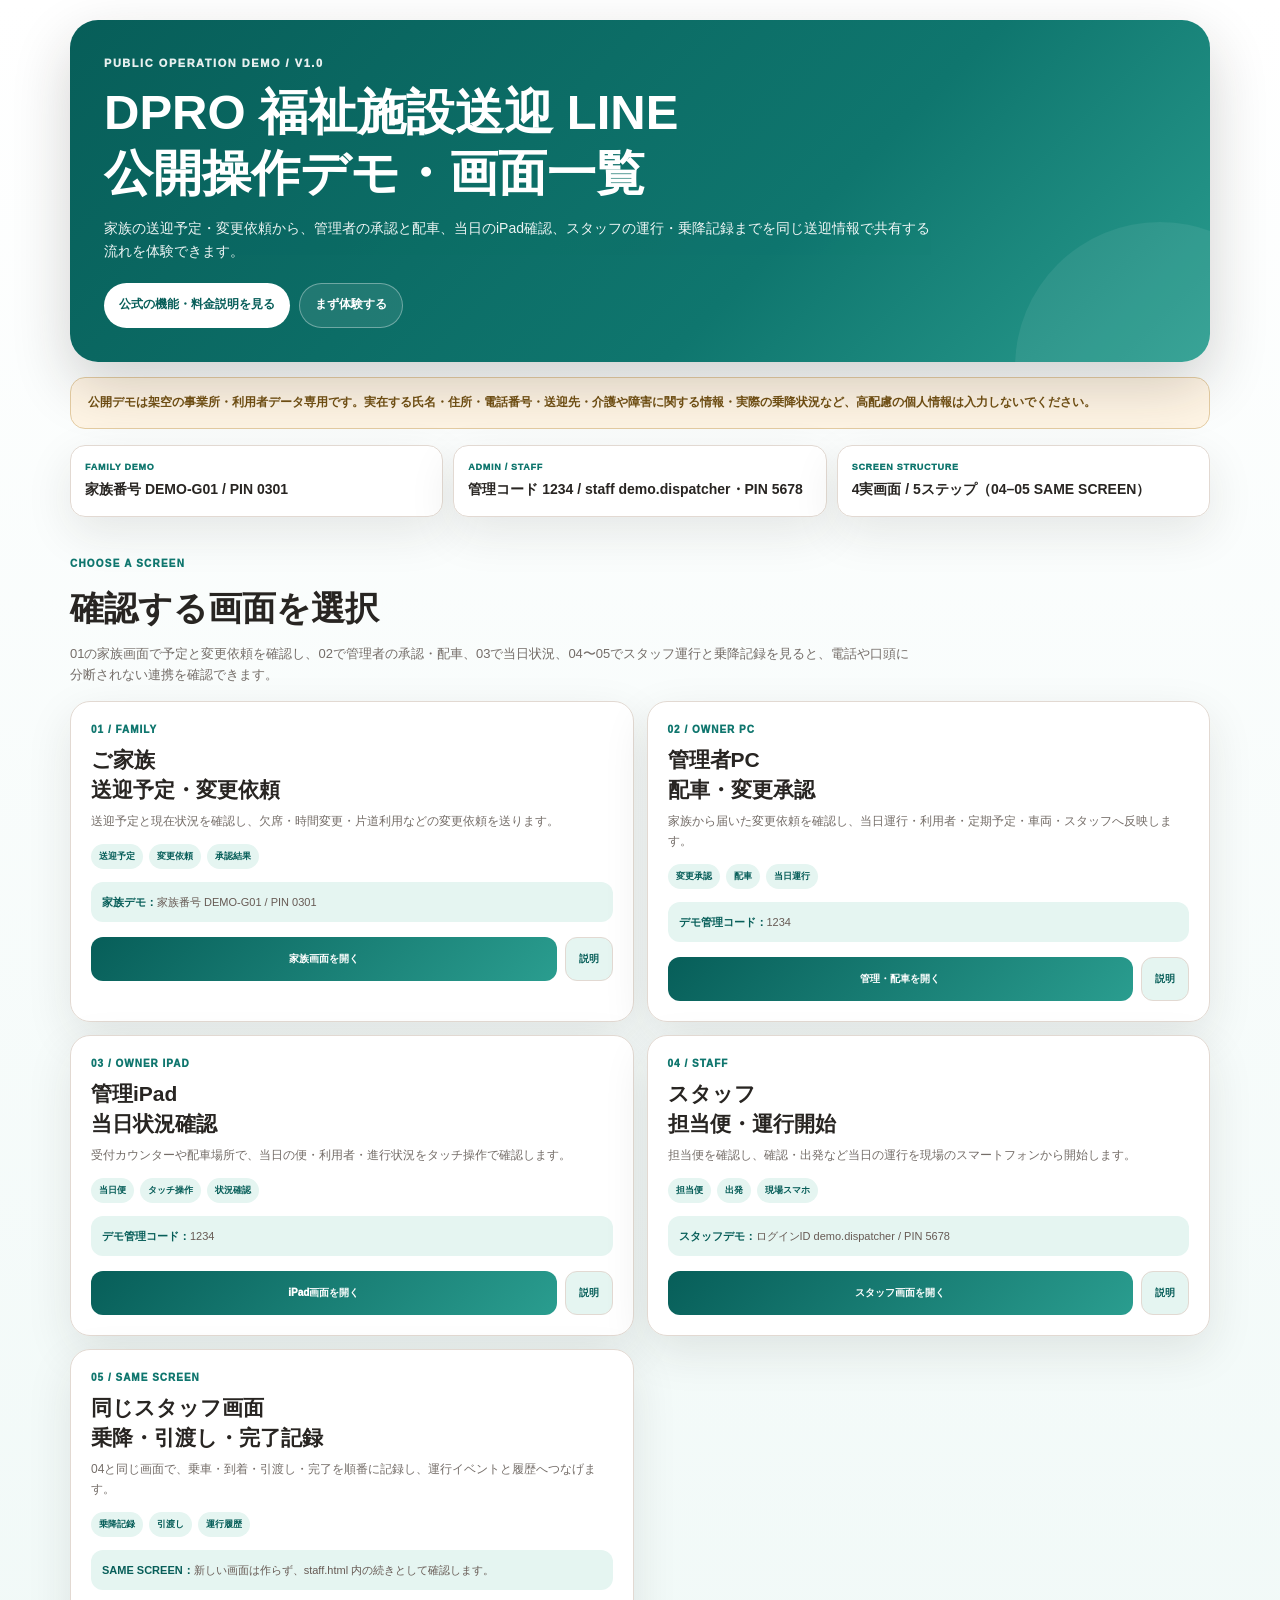
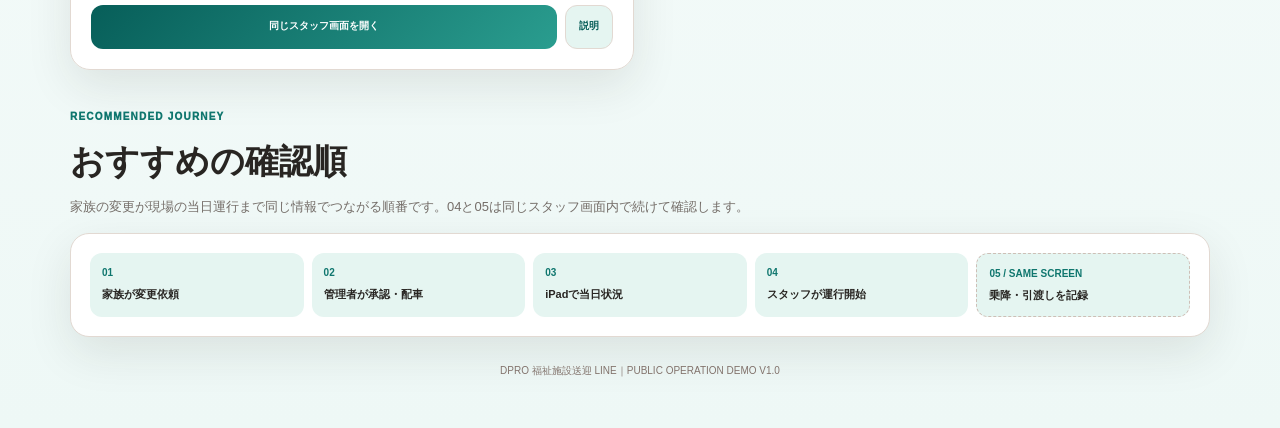
==== demo-guide.html @ 71136261 "Add files via upload" ====
<!doctype html>
<!-- DPRO LIVE DEMO COMMON TEMPLATE V1.0 LOCK / SHUTTLE -->
<html lang="ja">
<head>
<meta charset="utf-8">
<meta name="viewport" content="width=device-width,initial-scale=1,viewport-fit=cover">
<meta name="robots" content="noindex,nofollow,noarchive">
<link rel="canonical" href="https://dpro-shop.com/systems/shuttle">
<title>DPRO 福祉施設送迎 LINE｜公開操作デモ・画面一覧 V1.0</title>
<style>
:root{
  --bg:#eef8f6;--card:#fff;--ink:#282522;--muted:#746d68;--line:#e2d9d2;
  --brand:#0f766e;--deep:#075e59;--brand2:#2a9d8f;--soft:#e5f5f1;
  --shadow:0 16px 46px rgba(44,37,32,.10)
}
*{box-sizing:border-box}
html{background:var(--bg);scroll-behavior:smooth;overflow-x:hidden}
body{margin:0;min-height:100vh;color:var(--ink);font-family:-apple-system,BlinkMacSystemFont,"Segoe UI","Noto Sans JP","Yu Gothic UI",Meiryo,sans-serif;line-height:1.65;background:linear-gradient(180deg,#fff 0%,var(--bg) 100%);overflow-x:hidden}
a{color:inherit}.page{width:min(1140px,calc(100% - 24px));margin:0 auto;padding:20px 0 48px}
.hero{position:relative;overflow:hidden;padding:34px;border-radius:28px;color:#fff;background:linear-gradient(135deg,var(--deep),var(--brand) 63%,var(--brand2));box-shadow:0 23px 58px rgba(35,30,27,.20)}
.hero:after{content:"";position:absolute;right:-95px;bottom:-150px;width:290px;height:290px;border-radius:50%;background:rgba(255,255,255,.07)}
.kicker{position:relative;z-index:1;font-size:11px;font-weight:1000;letter-spacing:.14em;opacity:.9}
.hero h1{position:relative;z-index:1;margin:10px 0 0;font-size:clamp(28px,5vw,49px);line-height:1.24}
.hero p{position:relative;z-index:1;max-width:830px;margin:13px 0 0;font-size:14px;opacity:.93}
.hero-actions{position:relative;z-index:1;display:flex;gap:9px;flex-wrap:wrap;margin-top:20px}
.button{min-height:45px;display:inline-flex;align-items:center;justify-content:center;padding:9px 15px;border-radius:999px;text-decoration:none;font-size:12px;font-weight:950}
.button-light{color:var(--deep);background:#fff}.button-ghost{color:#fff;border:1px solid rgba(255,255,255,.35);background:rgba(255,255,255,.09)}
.notice{margin-top:15px;padding:15px 17px;border:1px solid #e5cda3;border-radius:15px;background:#fff5e5;color:#725013;font-size:12px;font-weight:760}
.demo-info{margin-top:16px;display:grid;grid-template-columns:repeat(3,minmax(0,1fr));gap:10px}
.demo-info>div{min-width:0;padding:14px;border:1px solid var(--line);border-radius:15px;background:rgba(255,255,255,.96);box-shadow:var(--shadow)}
.demo-info small{display:block;color:var(--brand);font-size:9px;font-weight:1000;letter-spacing:.08em}.demo-info strong{display:block;margin-top:4px;font-size:14px;overflow-wrap:anywhere}
.section-head{margin:32px 0 15px}.section-head small{color:var(--brand);font-size:10px;font-weight:1000;letter-spacing:.12em}.section-head h2{margin:5px 0 0;font-size:clamp(23px,4vw,34px)}.section-head p{max-width:840px;margin:7px 0 0;color:var(--muted);font-size:13px}
.grid{display:grid;grid-template-columns:repeat(2,minmax(0,1fr));gap:13px}
.card{min-width:0;padding:20px;border:1px solid var(--line);border-radius:20px;background:rgba(255,255,255,.98);box-shadow:var(--shadow)}
.card-number{color:var(--brand);font-size:10px;font-weight:1000;letter-spacing:.1em}.card h3{margin:7px 0 0;font-size:21px;line-height:1.4}.card p{margin:8px 0 0;color:var(--muted);font-size:12px;overflow-wrap:anywhere}
.pills{display:flex;gap:6px;flex-wrap:wrap;margin-top:12px}.pills span{padding:5px 8px;border-radius:999px;background:var(--soft);color:var(--deep);font-size:9px;font-weight:900}
.card-note{margin-top:13px;padding:11px;border-radius:12px;background:var(--soft);color:#675a54;font-size:11px;overflow-wrap:anywhere}.card-note b{color:var(--deep)}
.card-actions{display:grid;grid-template-columns:minmax(0,1fr) auto;gap:8px;margin-top:15px}
.open,.official{min-width:0;min-height:44px;display:flex;align-items:center;justify-content:center;padding:9px 13px;border-radius:12px;text-decoration:none;font-size:10px;font-weight:950;text-align:center}
.open{color:#fff;background:linear-gradient(135deg,var(--deep),var(--brand2))}.official{color:var(--deep);border:1px solid var(--line);background:var(--soft)}
.flow{margin-top:14px;padding:19px;border:1px solid var(--line);border-radius:19px;background:#fff;box-shadow:var(--shadow)}
.flow-grid{display:grid;grid-template-columns:repeat(var(--flow-cols,5),minmax(0,1fr));gap:8px}
.flow-step{min-width:0;padding:12px;border-radius:12px;background:var(--soft)}.flow-step b{display:block;color:var(--brand);font-size:10px}.flow-step strong{display:block;margin-top:4px;font-size:11px;overflow-wrap:anywhere}.flow-step.same{border:1px dashed #cdbfb6}
.footer{margin-top:26px;color:#82736c;font-size:10px;text-align:center}
@media(max-width:900px){.flow-grid{grid-template-columns:repeat(2,minmax(0,1fr))}}
@media(max-width:760px){.hero{padding:25px 20px}.demo-info,.grid,.flow-grid{grid-template-columns:1fr}.hero-actions{display:grid}.button{width:100%}}
@media(max-width:420px){.page{width:min(100% - 16px,1140px)}.card-actions{grid-template-columns:1fr}}
</style>
</head>
<body>
<main class="page">
<section class="hero">
  <div class="kicker">PUBLIC OPERATION DEMO / V1.0</div>
  <h1>DPRO 福祉施設送迎 LINE<br>公開操作デモ・画面一覧</h1>
  <p>家族の送迎予定・変更依頼から、管理者の承認と配車、当日のiPad確認、スタッフの運行・乗降記録までを同じ送迎情報で共有する流れを体験できます。</p>
  <div class="hero-actions"><a class="button button-light" href="https://dpro-shop.com/systems/shuttle">公式の機能・料金説明を見る</a><a class="button button-ghost" href="member.html?demo=1">まず体験する</a></div>
</section>
<div class="notice">公開デモは架空の事業所・利用者データ専用です。実在する氏名・住所・電話番号・送迎先・介護や障害に関する情報・実際の乗降状況など、高配慮の個人情報は入力しないでください。</div>
<section class="demo-info" aria-label="デモ利用情報"><div><small>FAMILY DEMO</small><strong>家族番号 DEMO-G01 / PIN 0301</strong></div><div><small>ADMIN / STAFF</small><strong>管理コード 1234 / staff demo.dispatcher・PIN 5678</strong></div><div><small>SCREEN STRUCTURE</small><strong>4実画面 / 5ステップ（04–05 SAME SCREEN）</strong></div></section>
<div class="section-head"><small>CHOOSE A SCREEN</small><h2>確認する画面を選択</h2><p>01の家族画面で予定と変更依頼を確認し、02で管理者の承認・配車、03で当日状況、04〜05でスタッフ運行と乗降記録を見ると、電話や口頭に分断されない連携を確認できます。</p></div>
<section class="grid"><article class="card">
    <div class="card-number">01 / FAMILY</div>
    <h3>ご家族<br>送迎予定・変更依頼</h3>
    <p>送迎予定と現在状況を確認し、欠席・時間変更・片道利用などの変更依頼を送ります。</p>
    <div class="pills"><span>送迎予定</span><span>変更依頼</span><span>承認結果</span></div>
    <div class="card-note"><b>家族デモ：</b>家族番号 DEMO-G01 / PIN 0301</div>
    <div class="card-actions"><a class="open" href="member.html?demo=1">家族画面を開く</a><a class="official" href="https://dpro-shop.com/systems/shuttle#flow">説明</a></div>
  </article><article class="card">
    <div class="card-number">02 / OWNER PC</div>
    <h3>管理者PC<br>配車・変更承認</h3>
    <p>家族から届いた変更依頼を確認し、当日運行・利用者・定期予定・車両・スタッフへ反映します。</p>
    <div class="pills"><span>変更承認</span><span>配車</span><span>当日運行</span></div>
    <div class="card-note"><b>デモ管理コード：</b>1234</div>
    <div class="card-actions"><a class="open" href="owner.html?demo=1">管理・配車を開く</a><a class="official" href="https://dpro-shop.com/systems/shuttle#features">説明</a></div>
  </article><article class="card">
    <div class="card-number">03 / OWNER IPAD</div>
    <h3>管理iPad<br>当日状況確認</h3>
    <p>受付カウンターや配車場所で、当日の便・利用者・進行状況をタッチ操作で確認します。</p>
    <div class="pills"><span>当日便</span><span>タッチ操作</span><span>状況確認</span></div>
    <div class="card-note"><b>デモ管理コード：</b>1234</div>
    <div class="card-actions"><a class="open" href="owner-ipad.html?demo=1">iPad画面を開く</a><a class="official" href="https://dpro-shop.com/systems/shuttle#features">説明</a></div>
  </article><article class="card">
    <div class="card-number">04 / STAFF</div>
    <h3>スタッフ<br>担当便・運行開始</h3>
    <p>担当便を確認し、確認・出発など当日の運行を現場のスマートフォンから開始します。</p>
    <div class="pills"><span>担当便</span><span>出発</span><span>現場スマホ</span></div>
    <div class="card-note"><b>スタッフデモ：</b>ログインID demo.dispatcher / PIN 5678</div>
    <div class="card-actions"><a class="open" href="staff.html?demo=1">スタッフ画面を開く</a><a class="official" href="https://dpro-shop.com/systems/shuttle#roles">説明</a></div>
  </article><article class="card">
    <div class="card-number">05 / SAME SCREEN</div>
    <h3>同じスタッフ画面<br>乗降・引渡し・完了記録</h3>
    <p>04と同じ画面で、乗車・到着・引渡し・完了を順番に記録し、運行イベントと履歴へつなげます。</p>
    <div class="pills"><span>乗降記録</span><span>引渡し</span><span>運行履歴</span></div>
    <div class="card-note"><b>SAME SCREEN：</b>新しい画面は作らず、staff.html 内の続きとして確認します。</div>
    <div class="card-actions"><a class="open" href="staff.html?demo=1">同じスタッフ画面を開く</a><a class="official" href="https://dpro-shop.com/systems/shuttle#flow">説明</a></div>
  </article></section>
<div class="section-head"><small>RECOMMENDED JOURNEY</small><h2>おすすめの確認順</h2><p>家族の変更が現場の当日運行まで同じ情報でつながる順番です。04と05は同じスタッフ画面内で続けて確認します。</p></div>
<section class="flow"><div class="flow-grid" style="--flow-cols:5"><div class="flow-step"><b>01</b><strong>家族が変更依頼</strong></div><div class="flow-step"><b>02</b><strong>管理者が承認・配車</strong></div><div class="flow-step"><b>03</b><strong>iPadで当日状況</strong></div><div class="flow-step"><b>04</b><strong>スタッフが運行開始</strong></div><div class="flow-step same"><b>05 / SAME SCREEN</b><strong>乗降・引渡しを記録</strong></div></div></section>
<div class="footer">DPRO 福祉施設送迎 LINE｜PUBLIC OPERATION DEMO V1.0</div>
</main>
</body>
</html>
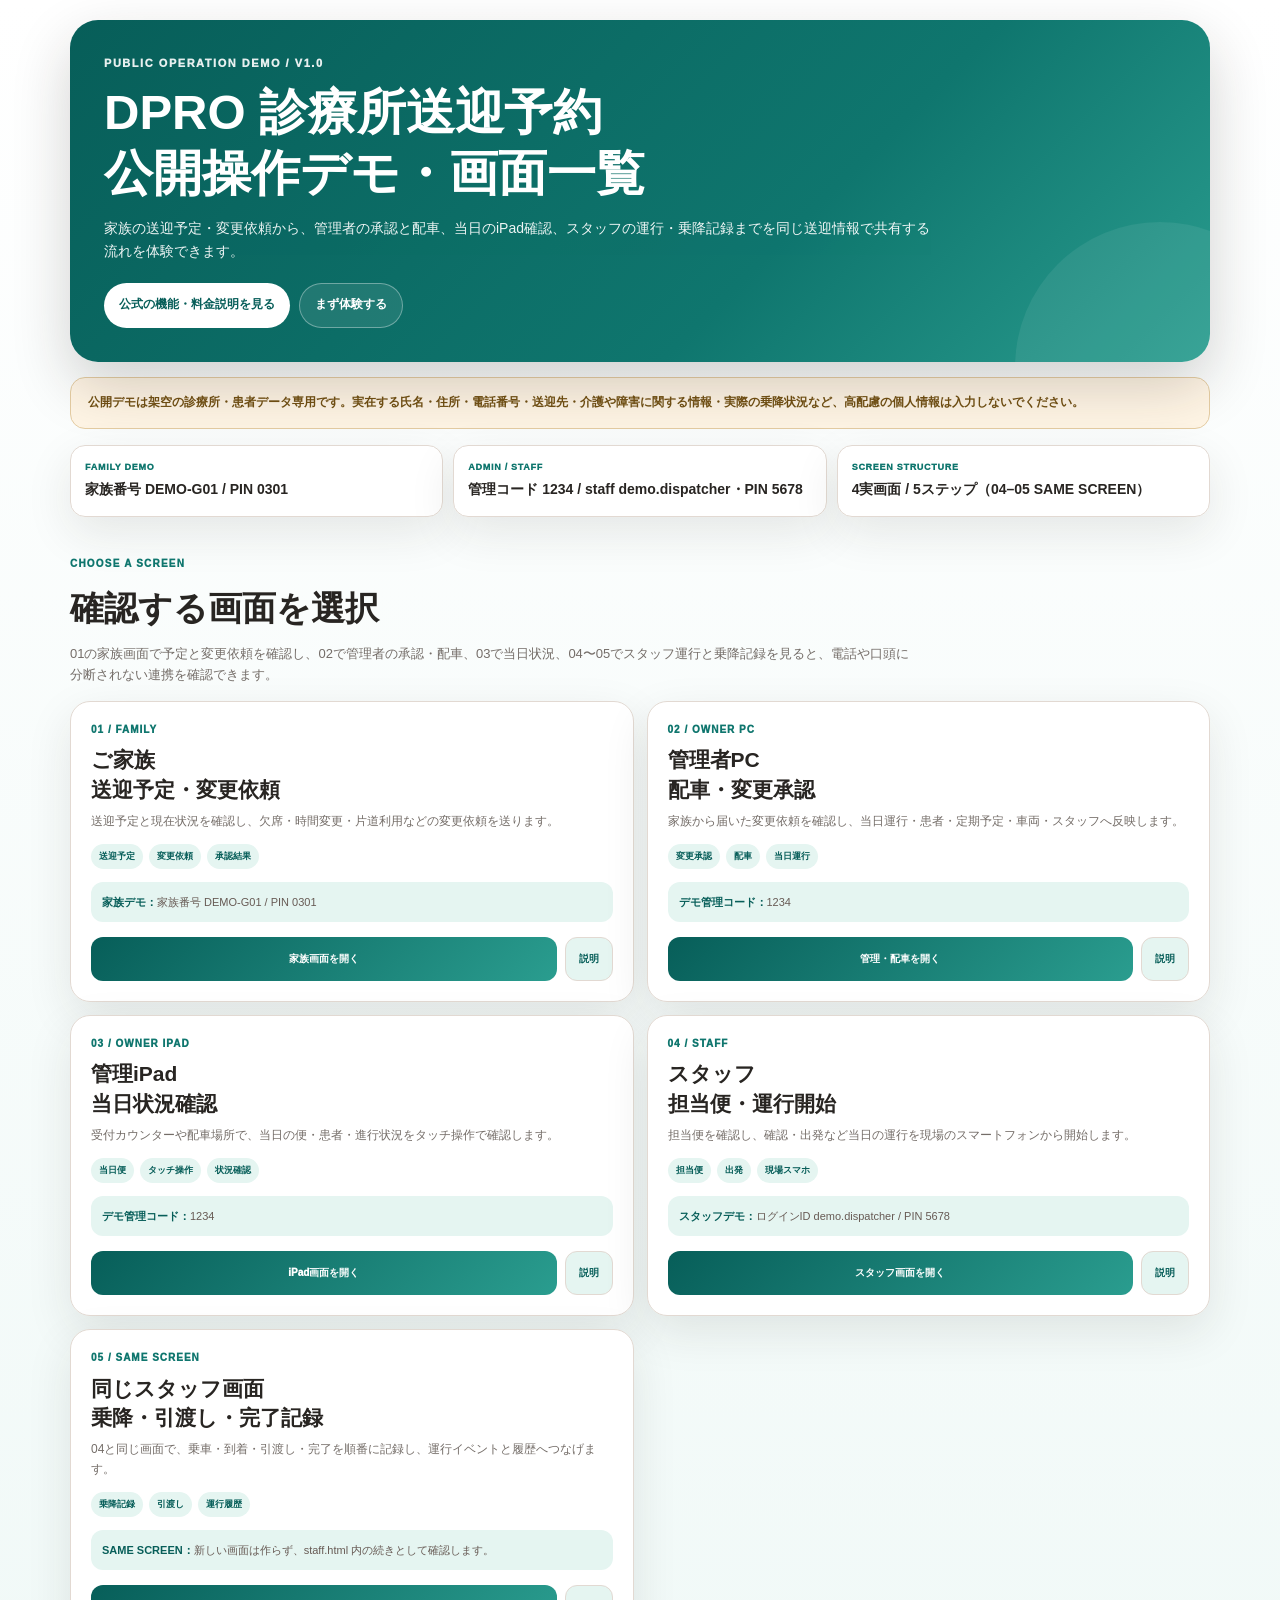
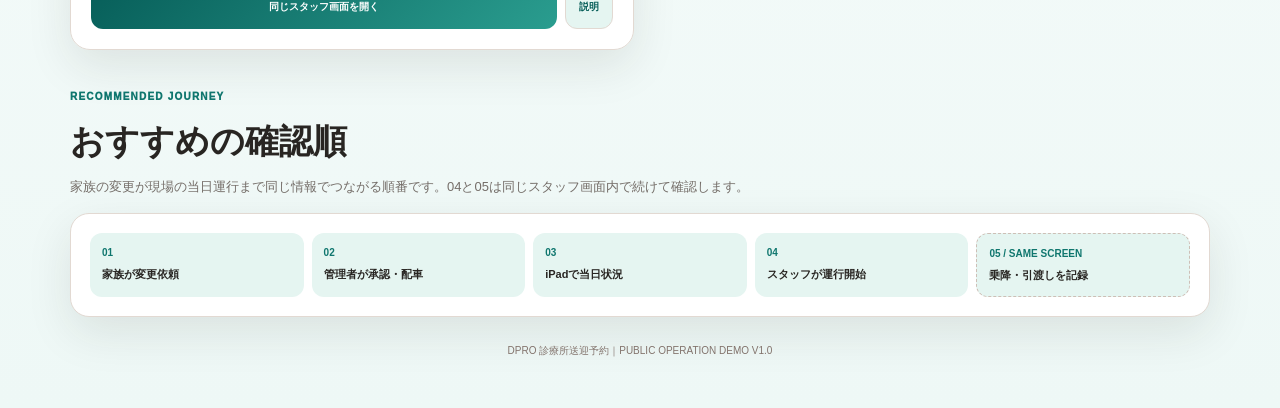
==== commit 27ce01ed: "Build CLINIC_SHUTTLE V2.1 phase 1 separation" ====
--- a/demo-guide.html
+++ b/demo-guide.html
@@ -5,8 +5,8 @@
 <meta charset="utf-8">
 <meta name="viewport" content="width=device-width,initial-scale=1,viewport-fit=cover">
 <meta name="robots" content="noindex,nofollow,noarchive">
-<link rel="canonical" href="https://dpro-shop.com/systems/shuttle">
-<title>DPRO 福祉施設送迎 LINE｜公開操作デモ・画面一覧 V1.0</title>
+<link rel="canonical" href="https://dpro-shop.com/">
+<title>DPRO 診療所送迎予約｜公開操作デモ・画面一覧 V1.0</title>
 <style>
 :root{
   --bg:#eef8f6;--card:#fff;--ink:#282522;--muted:#746d68;--line:#e2d9d2;
@@ -51,11 +51,11 @@
 <main class="page">
 <section class="hero">
   <div class="kicker">PUBLIC OPERATION DEMO / V1.0</div>
-  <h1>DPRO 福祉施設送迎 LINE<br>公開操作デモ・画面一覧</h1>
+  <h1>DPRO 診療所送迎予約<br>公開操作デモ・画面一覧</h1>
   <p>家族の送迎予定・変更依頼から、管理者の承認と配車、当日のiPad確認、スタッフの運行・乗降記録までを同じ送迎情報で共有する流れを体験できます。</p>
-  <div class="hero-actions"><a class="button button-light" href="https://dpro-shop.com/systems/shuttle">公式の機能・料金説明を見る</a><a class="button button-ghost" href="member.html?demo=1">まず体験する</a></div>
+  <div class="hero-actions"><a class="button button-light" href="https://dpro-shop.com/">公式の機能・料金説明を見る</a><a class="button button-ghost" href="member.html?demo=1">まず体験する</a></div>
 </section>
-<div class="notice">公開デモは架空の事業所・利用者データ専用です。実在する氏名・住所・電話番号・送迎先・介護や障害に関する情報・実際の乗降状況など、高配慮の個人情報は入力しないでください。</div>
+<div class="notice">公開デモは架空の診療所・患者データ専用です。実在する氏名・住所・電話番号・送迎先・介護や障害に関する情報・実際の乗降状況など、高配慮の個人情報は入力しないでください。</div>
 <section class="demo-info" aria-label="デモ利用情報"><div><small>FAMILY DEMO</small><strong>家族番号 DEMO-G01 / PIN 0301</strong></div><div><small>ADMIN / STAFF</small><strong>管理コード 1234 / staff demo.dispatcher・PIN 5678</strong></div><div><small>SCREEN STRUCTURE</small><strong>4実画面 / 5ステップ（04–05 SAME SCREEN）</strong></div></section>
 <div class="section-head"><small>CHOOSE A SCREEN</small><h2>確認する画面を選択</h2><p>01の家族画面で予定と変更依頼を確認し、02で管理者の承認・配車、03で当日状況、04〜05でスタッフ運行と乗降記録を見ると、電話や口頭に分断されない連携を確認できます。</p></div>
 <section class="grid"><article class="card">
@@ -64,39 +64,39 @@
     <p>送迎予定と現在状況を確認し、欠席・時間変更・片道利用などの変更依頼を送ります。</p>
     <div class="pills"><span>送迎予定</span><span>変更依頼</span><span>承認結果</span></div>
     <div class="card-note"><b>家族デモ：</b>家族番号 DEMO-G01 / PIN 0301</div>
-    <div class="card-actions"><a class="open" href="member.html?demo=1">家族画面を開く</a><a class="official" href="https://dpro-shop.com/systems/shuttle#flow">説明</a></div>
+    <div class="card-actions"><a class="open" href="member.html?demo=1">家族画面を開く</a><a class="official" href="https://dpro-shop.com/#flow">説明</a></div>
   </article><article class="card">
     <div class="card-number">02 / OWNER PC</div>
     <h3>管理者PC<br>配車・変更承認</h3>
-    <p>家族から届いた変更依頼を確認し、当日運行・利用者・定期予定・車両・スタッフへ反映します。</p>
+    <p>家族から届いた変更依頼を確認し、当日運行・患者・定期予定・車両・スタッフへ反映します。</p>
     <div class="pills"><span>変更承認</span><span>配車</span><span>当日運行</span></div>
     <div class="card-note"><b>デモ管理コード：</b>1234</div>
-    <div class="card-actions"><a class="open" href="owner.html?demo=1">管理・配車を開く</a><a class="official" href="https://dpro-shop.com/systems/shuttle#features">説明</a></div>
+    <div class="card-actions"><a class="open" href="owner.html?demo=1">管理・配車を開く</a><a class="official" href="https://dpro-shop.com/#features">説明</a></div>
   </article><article class="card">
     <div class="card-number">03 / OWNER IPAD</div>
     <h3>管理iPad<br>当日状況確認</h3>
-    <p>受付カウンターや配車場所で、当日の便・利用者・進行状況をタッチ操作で確認します。</p>
+    <p>受付カウンターや配車場所で、当日の便・患者・進行状況をタッチ操作で確認します。</p>
     <div class="pills"><span>当日便</span><span>タッチ操作</span><span>状況確認</span></div>
     <div class="card-note"><b>デモ管理コード：</b>1234</div>
-    <div class="card-actions"><a class="open" href="owner-ipad.html?demo=1">iPad画面を開く</a><a class="official" href="https://dpro-shop.com/systems/shuttle#features">説明</a></div>
+    <div class="card-actions"><a class="open" href="owner-ipad.html?demo=1">iPad画面を開く</a><a class="official" href="https://dpro-shop.com/#features">説明</a></div>
   </article><article class="card">
     <div class="card-number">04 / STAFF</div>
     <h3>スタッフ<br>担当便・運行開始</h3>
     <p>担当便を確認し、確認・出発など当日の運行を現場のスマートフォンから開始します。</p>
     <div class="pills"><span>担当便</span><span>出発</span><span>現場スマホ</span></div>
     <div class="card-note"><b>スタッフデモ：</b>ログインID demo.dispatcher / PIN 5678</div>
-    <div class="card-actions"><a class="open" href="staff.html?demo=1">スタッフ画面を開く</a><a class="official" href="https://dpro-shop.com/systems/shuttle#roles">説明</a></div>
+    <div class="card-actions"><a class="open" href="staff.html?demo=1">スタッフ画面を開く</a><a class="official" href="https://dpro-shop.com/#roles">説明</a></div>
   </article><article class="card">
     <div class="card-number">05 / SAME SCREEN</div>
     <h3>同じスタッフ画面<br>乗降・引渡し・完了記録</h3>
     <p>04と同じ画面で、乗車・到着・引渡し・完了を順番に記録し、運行イベントと履歴へつなげます。</p>
     <div class="pills"><span>乗降記録</span><span>引渡し</span><span>運行履歴</span></div>
     <div class="card-note"><b>SAME SCREEN：</b>新しい画面は作らず、staff.html 内の続きとして確認します。</div>
-    <div class="card-actions"><a class="open" href="staff.html?demo=1">同じスタッフ画面を開く</a><a class="official" href="https://dpro-shop.com/systems/shuttle#flow">説明</a></div>
+    <div class="card-actions"><a class="open" href="staff.html?demo=1">同じスタッフ画面を開く</a><a class="official" href="https://dpro-shop.com/#flow">説明</a></div>
   </article></section>
 <div class="section-head"><small>RECOMMENDED JOURNEY</small><h2>おすすめの確認順</h2><p>家族の変更が現場の当日運行まで同じ情報でつながる順番です。04と05は同じスタッフ画面内で続けて確認します。</p></div>
 <section class="flow"><div class="flow-grid" style="--flow-cols:5"><div class="flow-step"><b>01</b><strong>家族が変更依頼</strong></div><div class="flow-step"><b>02</b><strong>管理者が承認・配車</strong></div><div class="flow-step"><b>03</b><strong>iPadで当日状況</strong></div><div class="flow-step"><b>04</b><strong>スタッフが運行開始</strong></div><div class="flow-step same"><b>05 / SAME SCREEN</b><strong>乗降・引渡しを記録</strong></div></div></section>
-<div class="footer">DPRO 福祉施設送迎 LINE｜PUBLIC OPERATION DEMO V1.0</div>
+<div class="footer">DPRO 診療所送迎予約｜PUBLIC OPERATION DEMO V1.0</div>
 </main>
 </body>
 </html>
